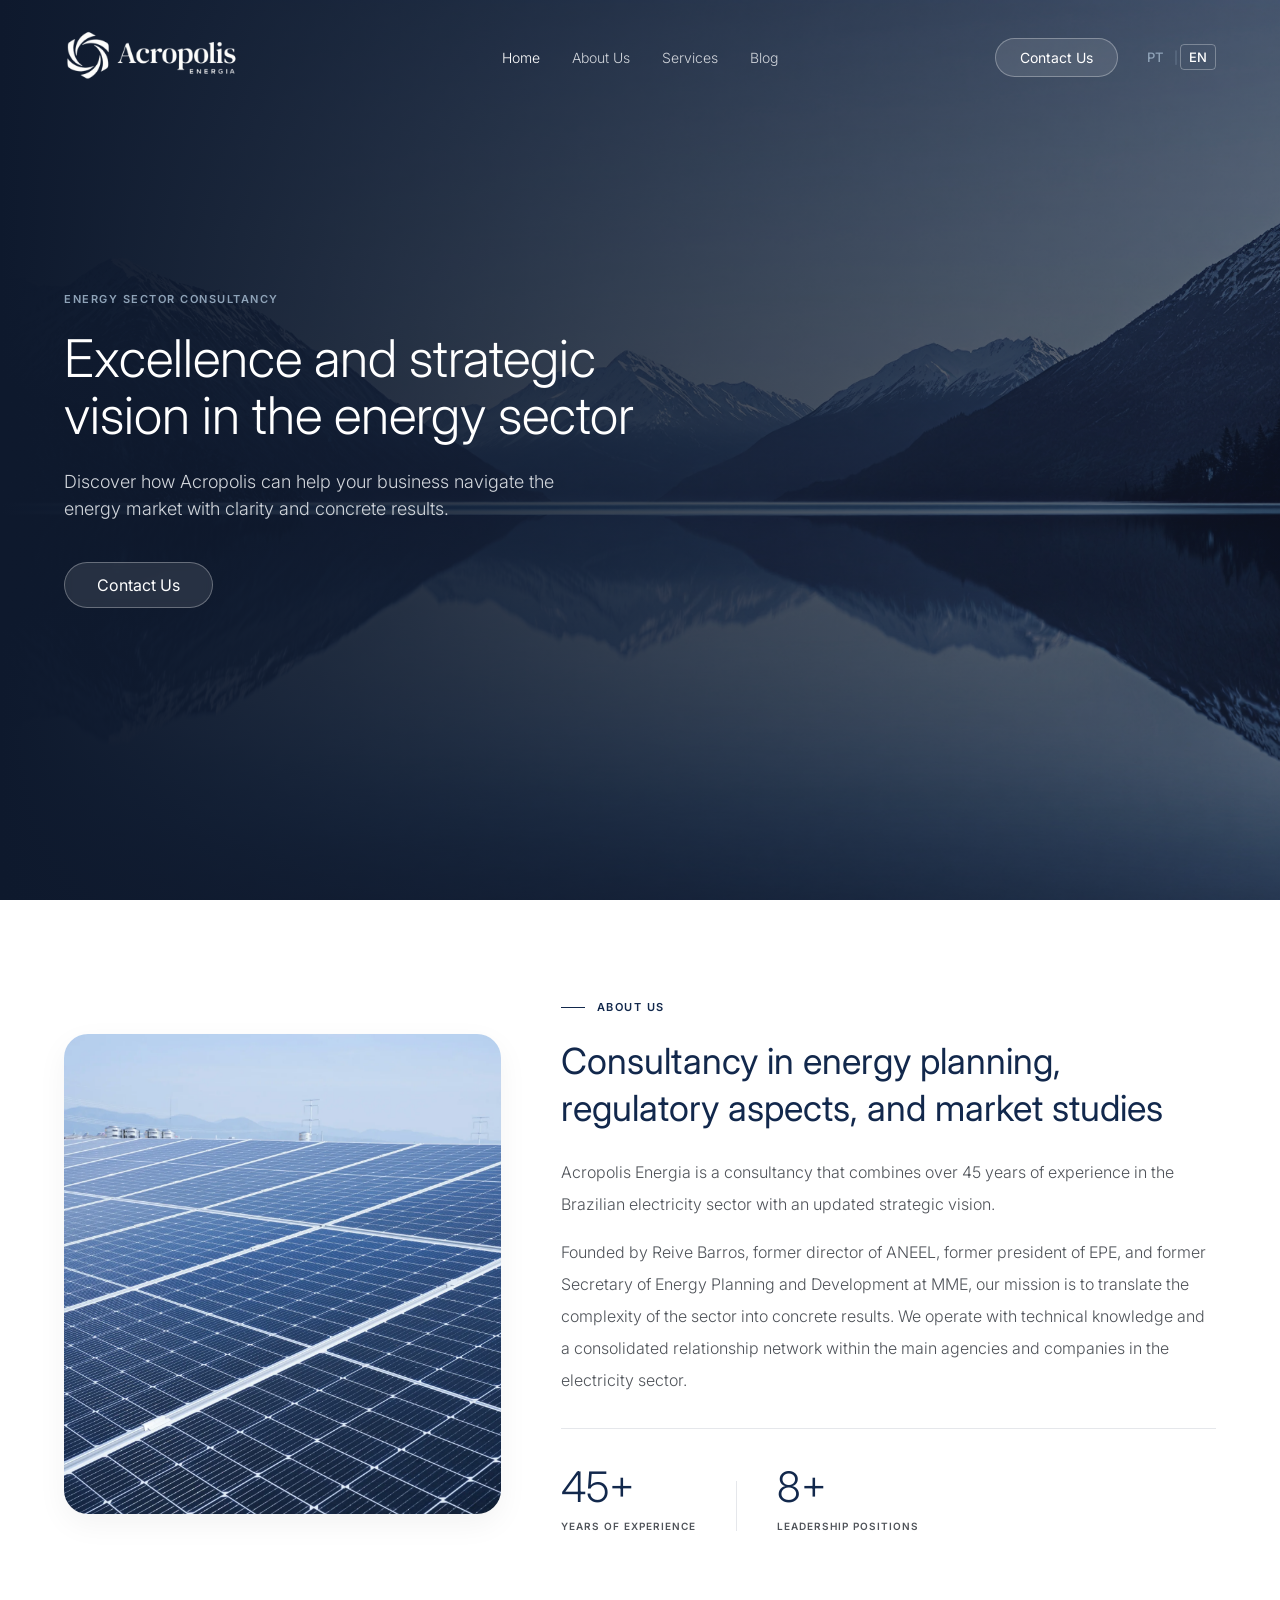
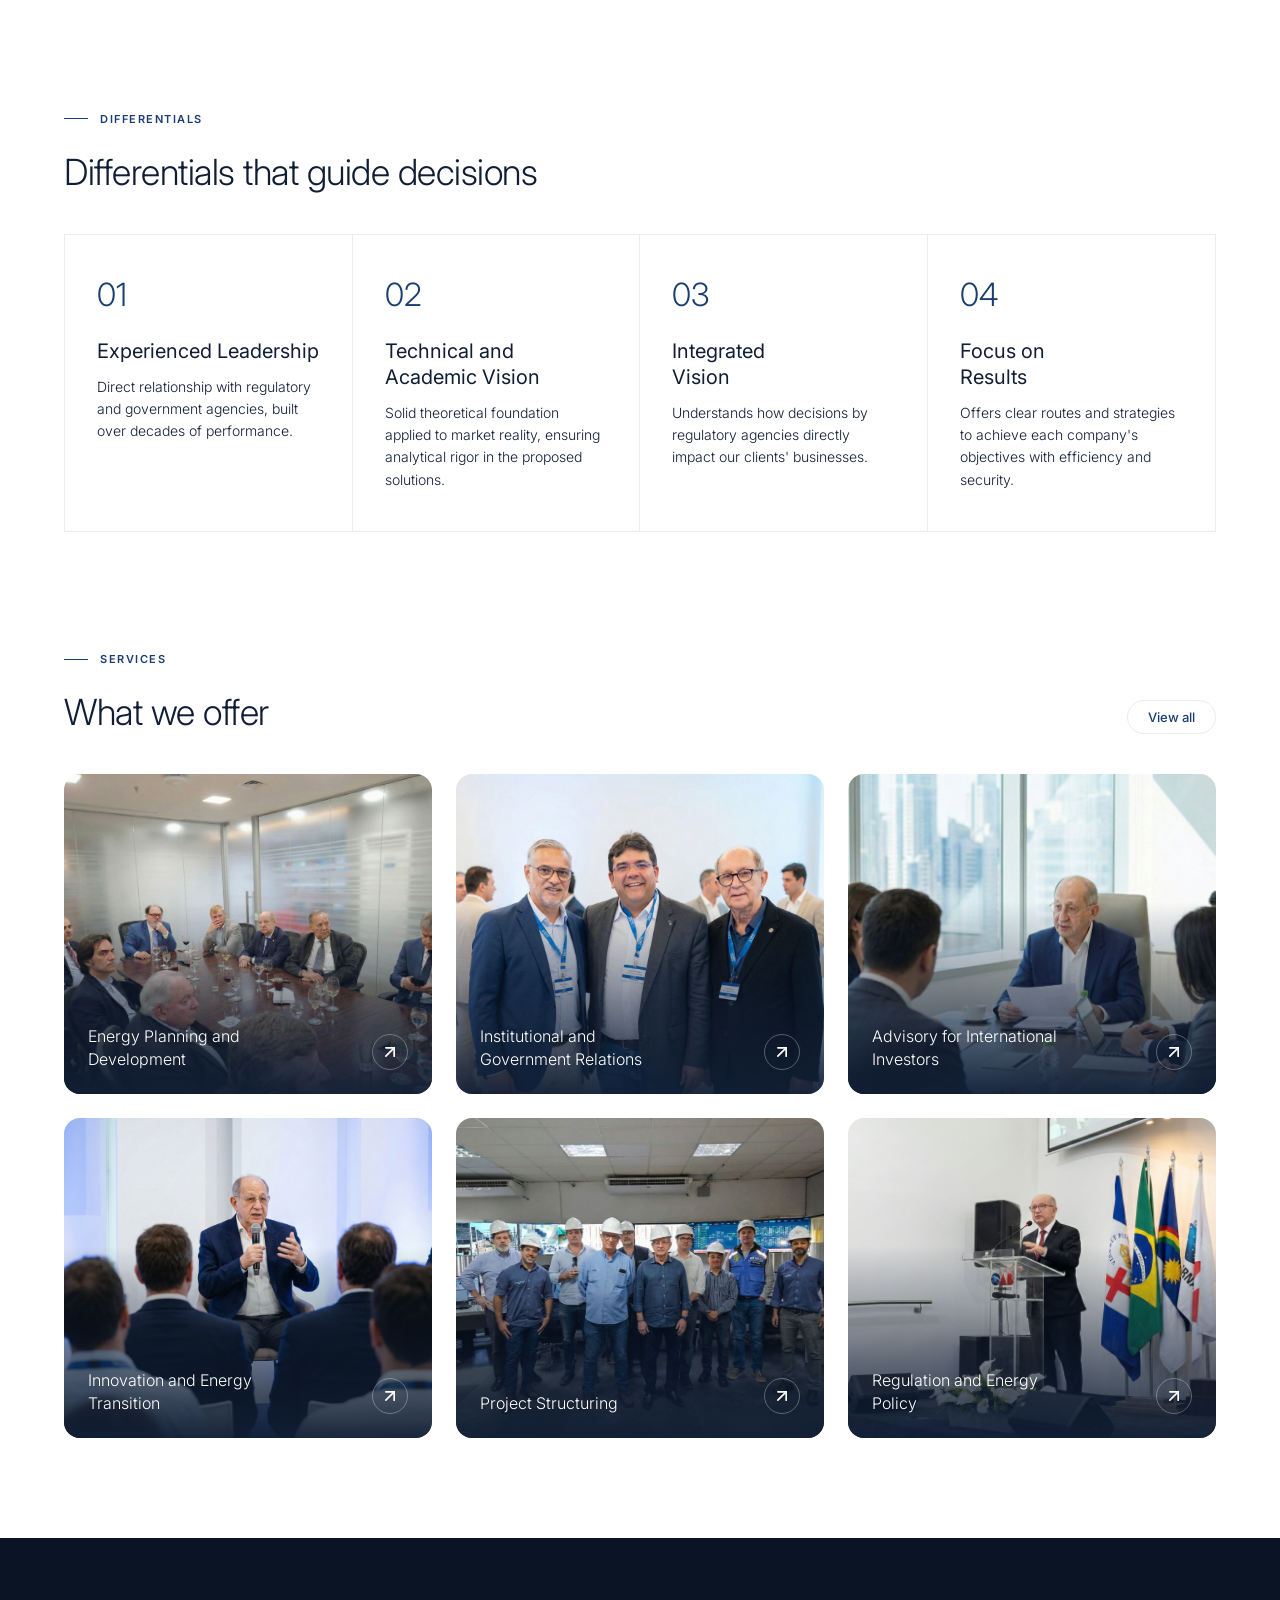
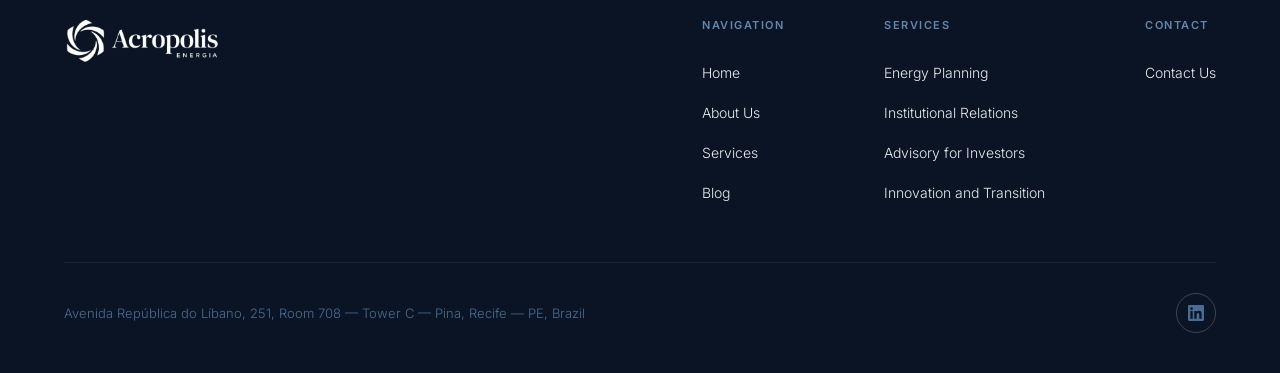
==== en/index.html @ bdb38ae4 "Atualização Blog + Versao EN" ====
<!DOCTYPE html>
<html lang="en">
<head>
    <meta charset="UTF-8">
    <meta name="viewport" content="width=device-width, initial-scale=1.0">
    <title>Acropolis Energia</title>
    <link rel="icon" type="image/png" href="../Midia/Logo/Logo-Azul.png">
    <link rel="preconnect" href="https://fonts.googleapis.com">
    <link rel="preconnect" href="https://fonts.gstatic.com" crossorigin>
    <link href="https://fonts.googleapis.com/css2?family=Inter:wght@200;300;400;500;600&display=swap" rel="stylesheet">
    
    <link rel="stylesheet" href="../global.css">
    <link rel="stylesheet" href="../home.css">
</head>
<body>
    <header class="header">
        <div class="container header-container">
            
            <a href="index.html" class="logo">
                <img src="../Midia/Logo/Logo-Branco.png" alt="Acropolis Energia">
            </a>
            
            <nav class="navbar">
                <ul>
                    <li><a href="index.html" class="active">Home</a></li>
                    <li><a href="sobre.html">About Us</a></li>
                    <li><a href="servicos.html">Services</a></li>
                    <li><a href="blog.html">Blog</a></li>
                </ul>
            </nav>

            <div class="header-actions">
                
                <a href="contato.html" class="btn-primary-header">Contact Us</a>

                <div class="header-language-switcher">
                    <a href="../index.html" class="lang-pt">PT</a>
                    <span class="lang-separator">|</span>
                    <a href="index.html" class="lang-en active">EN</a>
                </div>

            </div>

        </div>
    </header>

    <main>
        <section class="hero">
            <div class="container hero-content">
                <span class="hero-subtitle">Energy Sector Consultancy</span>
                <h1 class="hero-title">Excellence and strategic<br>vision in the energy sector</h1>
                <p class="hero-description">
                    Discover how Acropolis can help your business navigate the<br>
                    energy market with clarity and concrete results.
                </p>
                <a href="contato.html" class="btn-outline">Contact Us</a>
            </div>
        </section>

        <section class="about-section">
            <div class="container about-grid">
                
                <div class="about-image">
                    <img src="../Midia/Fotos/painel solar.webp" alt="Solar Panels">
                </div>

                <div class="about-content">
                    <div class="section-subtitle">
                        <span class="line"></span> ABOUT US
                    </div>
                    
                    <h2>Consultancy in energy planning, regulatory aspects, and market studies</h2>
                    
                    <p>Acropolis Energia is a consultancy that combines over 45 years of experience in the Brazilian electricity sector with an updated strategic vision.</p>
                    
                    <p>Founded by Reive Barros, former director of ANEEL, former president of EPE, and former Secretary of Energy Planning and Development at MME, our mission is to translate the complexity of the sector into concrete results. We operate with technical knowledge and a consolidated relationship network within the main agencies and companies in the electricity sector.</p>
                    
                    <hr class="divider">
                    
                    <div class="about-stats">
                        <div class="stat-item">
                            <h3>45+</h3>
                            <p>YEARS OF EXPERIENCE</p>
                        </div>
                        
                        <div class="stat-separator"></div>
                        
                        <div class="stat-item">
                            <h3>8+</h3>
                            <p>LEADERSHIP POSITIONS</p>
                        </div>
                    </div>
                </div>
                
            </div>
        </section>

        <section class="diferenciais-section">
            <div class="container">
                
                <div class="section-header">
                    <div class="section-subtitle">
                        <span class="line"></span> DIFFERENTIALS
                    </div>
                    <h2>Differentials that guide decisions</h2>
                </div>

                <div class="diferenciais-grid">
                    
                    <div class="diferencial-card">
                        <span class="diferencial-number">01</span>
                        <h3>Experienced Leadership</h3>
                        <p>Direct relationship with regulatory and government agencies, built over decades of performance.</p>
                    </div>
                    
                    <div class="diferencial-card">
                        <span class="diferencial-number">02</span>
                        <h3>Technical and Academic Vision</h3>
                        <p>Solid theoretical foundation applied to market reality, ensuring analytical rigor in the proposed solutions.</p>
                    </div>
                    
                    <div class="diferencial-card">
                        <span class="diferencial-number">03</span>
                        <h3>Integrated<br>Vision</h3>
                        <p>Understands how decisions by regulatory agencies directly impact our clients' businesses.</p>
                    </div>
                    
                    <div class="diferencial-card">
                        <span class="diferencial-number">04</span>
                        <h3>Focus on<br>Results</h3>
                        <p>Offers clear routes and strategies to achieve each company's objectives with efficiency and security.</p>
                    </div>

                </div>
            </div>
        </section>

        <section class="servicos-section">
            <div class="container">
                
                <div class="servicos-header-wrapper">
                    <div class="section-header servicos-header">
                        <div class="section-subtitle">
                            <span class="line"></span> SERVICES
                        </div>
                        <h2>What we offer</h2>
                    </div>
                    <a href="servicos.html" class="btn-ver-todos">View all </a>
                </div>

                <div class="servicos-grid">
                    
                    <a href="servicos.html" class="servico-card">
                        <img src="../Midia/Fotos/Planejamento e Desenvolvimento Energético.png" alt="Energy Planning and Development" class="servico-bg">
                        <div class="servico-overlay"></div>
                        <div class="servico-content">
                            <h3>Energy Planning and<br>Development</h3>
                            <div class="icon-arrow">
                                <svg xmlns="http://www.w3.org/2000/svg" width="20" height="20" viewBox="0 0 24 24" fill="none" stroke="currentColor" stroke-width="2" stroke-linecap="round" stroke-linejoin="round">
                                    <line x1="7" y1="17" x2="17" y2="7"></line>
                                    <polyline points="7 7 17 7 17 17"></polyline>
                                </svg>
                            </div>
                        </div>
                    </a>

                    <a href="servicos.html" class="servico-card">
                        <img src="../Midia/Fotos/Relações Institucionais e Governamentais.png" alt="Institutional and Government Relations" class="servico-bg">
                        <div class="servico-overlay"></div>
                        <div class="servico-content">
                            <h3>Institutional and<br>Government Relations</h3>
                            <div class="icon-arrow">
                                <svg xmlns="http://www.w3.org/2000/svg" width="20" height="20" viewBox="0 0 24 24" fill="none" stroke="currentColor" stroke-width="2" stroke-linecap="round" stroke-linejoin="round">
                                    <line x1="7" y1="17" x2="17" y2="7"></line>
                                    <polyline points="7 7 17 7 17 17"></polyline>
                                </svg>
                            </div>
                        </div>
                    </a>

                    <a href="servicos.html" class="servico-card">
                        <img src="../Midia/Fotos/Assessoria a Investidores Internacionais.png" alt="Advisory for International Investors" class="servico-bg">
                        <div class="servico-overlay"></div>
                        <div class="servico-content">
                            <h3>Advisory for International<br>Investors</h3>
                            <div class="icon-arrow">
                                <svg xmlns="http://www.w3.org/2000/svg" width="20" height="20" viewBox="0 0 24 24" fill="none" stroke="currentColor" stroke-width="2" stroke-linecap="round" stroke-linejoin="round">
                                    <line x1="7" y1="17" x2="17" y2="7"></line>
                                    <polyline points="7 7 17 7 17 17"></polyline>
                                </svg>
                            </div>
                        </div>
                    </a>

                    <a href="servicos.html" class="servico-card">
                        <img src="../Midia/Fotos/Inovação e Transição Energética.png" alt="Innovation and Energy Transition" class="servico-bg">
                        <div class="servico-overlay"></div>
                        <div class="servico-content">
                            <h3>Innovation and Energy<br>Transition</h3>
                            <div class="icon-arrow">
                                <svg xmlns="http://www.w3.org/2000/svg" width="20" height="20" viewBox="0 0 24 24" fill="none" stroke="currentColor" stroke-width="2" stroke-linecap="round" stroke-linejoin="round">
                                    <line x1="7" y1="17" x2="17" y2="7"></line>
                                    <polyline points="7 7 17 7 17 17"></polyline>
                                </svg>
                            </div>
                        </div>
                    </a>

                    <a href="servicos.html" class="servico-card">
                        <img src="../Midia/Fotos/Estruturação de Projetos.png" alt="Project Structuring" class="servico-bg">
                        <div class="servico-overlay"></div>
                        <div class="servico-content">
                            <h3>Project Structuring</h3>
                            <div class="icon-arrow">
                                <svg xmlns="http://www.w3.org/2000/svg" width="20" height="20" viewBox="0 0 24 24" fill="none" stroke="currentColor" stroke-width="2" stroke-linecap="round" stroke-linejoin="round">
                                    <line x1="7" y1="17" x2="17" y2="7"></line>
                                    <polyline points="7 7 17 7 17 17"></polyline>
                                </svg>
                            </div>
                        </div>
                    </a>

                    <a href="servicos.html" class="servico-card">
                        <img src="../Midia/Fotos/Regulação e Política Energética.png" alt="Regulation and Energy Policy" class="servico-bg">
                        <div class="servico-overlay"></div>
                        <div class="servico-content">
                            <h3>Regulation and Energy<br>Policy</h3>
                            <div class="icon-arrow">
                                <svg xmlns="http://www.w3.org/2000/svg" width="20" height="20" viewBox="0 0 24 24" fill="none" stroke="currentColor" stroke-width="2" stroke-linecap="round" stroke-linejoin="round">
                                    <line x1="7" y1="17" x2="17" y2="7"></line>
                                    <polyline points="7 7 17 7 17 17"></polyline>
                                </svg>
                            </div>
                        </div>
                    </a>

                </div>
            </div>
        </section>

        <footer class="footer">
        <div class="container">
            
            <div class="footer-top">
                <div class="footer-logo">
                    <img src="../Midia/Logo/Logo-Branco.png" alt="Acropolis Energia">
                </div>

                <div class="footer-links">
                    <div class="footer-column">
                        <h4>NAVIGATION</h4>
                        <ul>
                            <li><a href="index.html">Home</a></li>
                            <li><a href="sobre.html">About Us</a></li>
                            <li><a href="servicos.html">Services</a></li>
                            <li><a href="blog.html">Blog</a></li>
                        </ul>
                    </div>
                    
                    <div class="footer-column">
                        <h4>SERVICES</h4>
                        <ul>
                            <li><a href="servicos.html">Energy Planning</a></li>
                            <li><a href="servicos.html">Institutional Relations</a></li>
                            <li><a href="servicos.html">Advisory for Investors</a></li>
                            <li><a href="servicos.html">Innovation and Transition</a></li>
                        </ul>
                    </div>

                    <div class="footer-column">
                        <h4>CONTACT</h4>
                        <ul>
                            <li><a href="contato.html">Contact Us</a></li>
                        </ul>
                    </div>
                </div>
            </div>

            <div class="footer-bottom">
                <p>Avenida República do Líbano, 251, Room 708 — Tower C — Pina, Recife — PE, Brazil</p>
                
                <a href="https://www.linkedin.com/in/reivebarros/" class="social-icon" aria-label="LinkedIn">
                    <svg viewBox="0 0 24 24" width="16" height="16" fill="currentColor">
                        <path d="M22.23 0H1.77C.79 0 0 .77 0 1.72v20.56C0 23.23.79 24 1.77 24h20.46c.98 0 1.77-.77 1.77-1.72V1.72C24 .77 23.2 0 22.23 0zM7.06 20.45H3.56V9h3.5v11.45zM5.31 7.44c-1.13 0-2.04-.92-2.04-2.05s.91-2.04 2.04-2.04 2.04.92 2.04 2.04-.91 2.05-2.04 2.05zm15.14 13.01h-3.5v-5.56c0-1.33-.03-3.03-1.85-3.03-1.85 0-2.13 1.45-2.13 2.94v5.65h-3.5V9h3.36v1.56h.05c.47-.89 1.62-1.83 3.33-1.83 3.56 0 4.22 2.34 4.22 5.39v6.33z"/>
                    </svg>
                </a>
            </div>
            
        </div>
    </footer>

    <script>
        const header = document.querySelector('.header');
        let ultimaPosicao = window.scrollY;

        window.addEventListener('scroll', () => {
            let posicaoAtual = window.scrollY;

            // 1. Regra de Estilo (Cor e Tamanho)
            if (posicaoAtual > 50) {
                header.classList.add('scrolled');
            } else {
                header.classList.remove('scrolled');
            }

            // 2. Regra de Movimento (Esconder / Mostrar)
            if (posicaoAtual > ultimaPosicao && posicaoAtual > 100) {
                header.classList.add('hidden');
            } 
            else if (posicaoAtual < ultimaPosicao) {
                header.classList.remove('hidden');
            }

            ultimaPosicao = posicaoAtual;
        });
    </script>
</body>
</html>
---- global.css ----
/* Reset Básico */
* {
    margin: 0;
    padding: 0;
    box-sizing: border-box;
}

:root {
    --color-primary-dark: #0A1424; /* Azul escuro do botão do header */
    --color-text-white: #FFFFFF;
    --color-text-gray: #D1D5DB;
    --color-text-blue-light: #8FA3B8;
    --font-main: 'Inter', sans-serif;
}

body {
    font-family: var(--font-main);
    color: var(--color-text-white);
    background-color: var(--color-primary-dark);
    -webkit-font-smoothing: antialiased;
}

a {
    text-decoration: none;
    color: inherit;
}

ul {
    list-style: none;
}

.container {
    max-width: 1200px;
    margin: 0 auto;
    padding: 0 24px;
    width: 100%;
}

/* ================= HEADER GLOBAL ================= */
/* ================= HEADER GLOBAL ================= */
.header {
    position: fixed; 
    top: 0;
    left: 0;
    width: 100%;
    padding: 30px 0;
    z-index: 9999; 
    transition: transform 0.3s ease, background-color 0.3s ease, padding 0.3s ease, box-shadow 0.3s ease;
}

.header.scrolled {
    background-color: #0A1424; 
    box-shadow: 0 4px 20px rgba(0, 0, 0, 0.15); 
    padding: 15px 0; 
}

/* Classe NOVA que o JS vai usar para esconder o menu */
.header.hidden {
    transform: translateY(-100%);
}

.header-container {
    display: flex;
    justify-content: space-between;
    align-items: center;
    position: relative; /* ADICIONADO: Necessário para a mágica do centro perfeito */
}

.logo img {
    height: 50px; 
    width: auto;
}

.navbar {
    position: absolute;
    left: 50%;
    transform: translateX(-50%); /* Crava o elemento exatamente no meio da tela */
}

.navbar ul {
    display: flex;
    gap: 32px;
}

.navbar a {
    font-size: 14px;
    font-weight: 300;
    color: var(--color-text-gray);
    transition: color 0.3s ease;
}

.navbar a:hover, 
.navbar a.active {
    color: var(--color-text-white);
}

/* ==========================================
   GRUPO DE AÇÕES (CONTATO + IDIOMAS)
   ========================================== */

/* Caixinha que abraça o botão e os idiomas para eles não se separarem */
.header-actions {
    display: flex;
    align-items: center;
    gap: 20px; /* Mantém a distância perfeita entre o botão e o PT|EN */
}

/* Estilo do Botão "Entre em Contato" do Header */
.btn-primary-header {
    display: inline-block;
    background-color: rgba(255, 255, 255, 0.1); 
    color: var(--color-text-white);
    padding: 10px 24px;
    border: 1px solid rgba(255, 255, 255, 0.3); 
    border-radius: 25px;
    font-size: 14px;
    font-weight: 400;
    transition: all 0.3s ease;
}

.btn-primary-header:hover {
    background-color: rgba(255, 255, 255, 0.2);
    border-color: #FFFFFF;
}

/* Estilo do Seletor de Idiomas */
.header-language-switcher {
    display: flex;
    align-items: center;
}

.header-language-switcher a {
    font-size: 13px; /* Tamanho delicado */
    font-weight: 500;
    color: #8FA3B8; /* Cor apagadinha para a língua inativa */
    text-decoration: none;
    padding: 4px 8px; /* Padding bem justo */
    border: 1px solid transparent; 
    border-radius: 4px;
    transition: all 0.3s ease;
}

/* O estilo "Mini Botão" para a língua ativa */
.header-language-switcher a.active {
    color: #FFFFFF;
    border-color: rgba(255, 255, 255, 0.3); /* Borda branca suave */
}

/* Efeito sutil ao passar o mouse na língua inativa */
.header-language-switcher a:hover:not(.active) {
    color: #FFFFFF;
}

/* Estilo do separador vertical (|) */
.header-language-switcher .lang-separator {
    color: #8FA3B8;
    margin: 0 2px;
    font-size: 12px;
    opacity: 0.5; 
}

/* ================= FOOTER ================= */
.footer {
    background-color: #0A1424; /* Azul bem escuro do protótipo */
    padding: 80px 0 40px 0; /* Respiro em cima e embaixo */
    color: #FFFFFF;
}

.footer-top {
    display: flex;
    justify-content: space-between;
    align-items: flex-start;
    margin-bottom: 60px;
}

.footer-logo img {
    height: 45px;
    width: auto;
}

/* Container que segura as 3 colunas da direita */
.footer-links {
    display: flex;
    gap: 100px; /* Distância grande entre as colunas */
}

/* Cada Coluna */
.footer-column h4 {
    font-size: 11px;
    color: #6486AD; /* Azul claro do título */
    letter-spacing: 1.5px;
    font-weight: 600;
    margin-bottom: 30px;
}

.footer-column ul {
    display: flex;
    flex-direction: column;
    gap: 20px; /* Espaçamento vertical entre os links */
}

.footer-column a {
    font-size: 14px;
    color: #EAECEF; /* Branco meio acinzentado */
    font-weight: 300;
    transition: color 0.3s ease;
}

.footer-column a:hover {
    color: #FFFFFF;
}

/* Base do Footer (Endereço e LinkedIn) */
.footer-bottom {
    display: flex;
    justify-content: space-between;
    align-items: center;
    border-top: 1px solid rgba(255, 255, 255, 0.08); /* Linha divisória bem suave */
    padding-top: 30px;
}

.footer-bottom p {
    font-size: 13px;
    color: #4A6C94; /* Azul mais opaco para o endereço */
    font-weight: 300;
}

/* Ícone do LinkedIn */
.social-icon {
    display: flex;
    align-items: center;
    justify-content: center;
    width: 40px;
    height: 40px;
    border: 1px solid rgba(255, 255, 255, 0.2);
    border-radius: 50%;
    color: #4A6C94; /* Mesma cor do endereço */
    transition: all 0.3s ease;
}

.social-icon:hover {
    border-color: #FFFFFF;
    color: #FFFFFF;
}

/* =========================================================================
   =================== CORREÇÃO MOBILE GLOBAL (HEADER E FOOTER) ==============
   ========================================================================= */

@media (max-width: 768px) {
    
    /* Garante o respiro nas bordas em todas as páginas */
    .container {
        padding: 0 20px;
    }

    /* ================= HEADER MOBILE ================= */
    .header-container {
        flex-direction: column;
        align-items: center;
        gap: 15px;
        padding: 20px 0;
    }

    .navbar ul {
        flex-direction: row; /* Mantém os links lado a lado */
        flex-wrap: wrap; /* Se faltar espaço, joga para a linha de baixo */
        justify-content: center;
        gap: 15px;
        padding: 0;
    }

    .navbar ul li a {
        font-size: 14px;
    }

    /* Esconde o botão de "Entre em contato" no header para não poluir a telinha */
    .btn-primary-header {
        display: none; 
    }

    /* ================= FOOTER MOBILE ================= */
    .footer {
        padding: 60px 0 30px 0;
    }

    /* Empilha a Logo em cima e o bloco de Links embaixo */
    .footer-top {
        flex-direction: column;
        align-items: center;
        text-align: center;
        gap: 50px; 
        margin-bottom: 40px;
    }

    /* Centraliza a logo */
    .footer-logo img {
        margin: 0 auto;
        display: block;
    }

    /* Empilha as 3 colunas (Navegação, Serviços, Contato) uma embaixo da outra */
    .footer-links {
        flex-direction: column;
        align-items: center;
        gap: 40px;
        width: 100%;
    }

    /* Garante que o texto de cada coluna fique centralizado */
    .footer-column {
        width: 100%;
        text-align: center;
    }

    .footer-column ul {
        padding: 0;
        align-items: center;
    }

    .footer-column ul li {
        margin-bottom: 15px;
    }

    /* Seção final com endereço e ícone do LinkedIn */
    .footer-bottom {
        flex-direction: column-reverse; /* Ícone em cima, endereço embaixo */
        align-items: center;
        text-align: center;
        gap: 25px;
        padding-top: 30px;
    }

}
---- home.css ----
body {
    overflow-x: hidden; 
    width: 100%; 
    margin: 0;
    padding: 0;
}

/* Garante que nenhuma imagem jamais quebre a tela */
img {
    max-width: 100%;
    height: auto;
}



/* ================= HERO SECTION ================= */
.hero {
    /* O linear-gradient aplica uma leve sombra do lado esquerdo para o texto ficar legível caso a imagem seja clara */
    background-image: linear-gradient(to right, rgba(14, 25, 45, 1.0) 0%, rgba(14, 25, 45, 0.6) 100%), url("Midia/Fotos/Background - Site.jpg");
    background-size: cover;
    background-position: center;
    background-repeat: no-repeat;
    height: 100vh; /* Ocupa 100% da altura da tela */
    min-height: 600px;
    display: flex;
    align-items: center; /* Centraliza o conteúdo verticalmente */
}

.hero-subtitle {
    display: block;
    font-size: 11px;
    letter-spacing: 1.5px;
    text-transform: uppercase;
    color: var(--color-text-blue-light);
    margin-bottom: 24px;
    font-weight: 600;
}

.hero-title {
    font-size: 52px;
    font-weight: 300; /* Deixa a fonte mais fina, como no protótipo */
    line-height: 1.1;
    margin-bottom: 24px;
}

.hero-description {
    font-size: 18px;
    color: var(--color-text-gray);
    line-height: 1.5;
    margin-bottom: 40px;
    font-weight: 300;
}

.btn-outline {
    display: inline-block;
    background-color: rgba(255, 255, 255, 0.1); /* Fundo semi-transparente */
    color: var(--color-text-white);
    padding: 12px 32px;
    border: 1px solid rgba(255, 255, 255, 0.3);
    border-radius: 25px;
    font-size: 16px;
    backdrop-filter: blur(4px); /* Cria o efeito de vidro fosco no botão */
    transition: all 0.3s ease;
}

.btn-outline:hover {
    background-color: rgba(255, 255, 255, 0.2);
    border-color: rgba(255, 255, 255, 0.6);
}

/* ================= QUEM SOMOS SECTION ================= */
.about-section {
    background-color: #FFFFFF; /* Fundo branco */
    padding: 100px 0;
    color: #333333; /* Sobrescreve a cor global da fonte para ficar escura no fundo branco */
}

.about-grid {
    display: grid;
    /* Aqui mudamos a proporção: a imagem fica com 40% (4fr) e o texto com 60% (6fr) do espaço */
    grid-template-columns: 4fr 6fr; 
    gap: 60px;
    align-items: center; 
}

/* --- Imagem --- */
.about-image img {
    width: 100%;
    height: 480px; /* Aqui fixamos a altura. Pode aumentar ou diminuir esse valor se precisar */
    border-radius: 24px; 
    object-fit: cover; /* Garante que a foto preencha o espaço de 450px sem distorcer */
    box-shadow: 0 10px 30px rgba(0, 0, 0, 0.05); 
}

/* --- Conteúdo Textual --- */
.section-subtitle {
    display: flex;
    align-items: center;
    gap: 12px;
    font-size: 11px;
    font-weight: 600;
    color: #12284C; /* Azul escuro da marca */
    text-transform: uppercase;
    letter-spacing: 1.5px;
    margin-bottom: 24px;
}

.section-subtitle .line {
    width: 24px;
    height: 1px;
    background-color: #12284C;
}

.about-content h2 {
    font-size: 36px;
    color: #12284C;
    font-weight: 400;
    line-height: 1.3;
    margin-bottom: 24px;
}

.about-content h2 .highlight {
    color: #3A69A8; /* Azul um pouco mais claro para destacar a palavra "soluções" */
}

.about-content p {
    color: #4f5359; /* Cinza claro/médio para os parágrafos */
    font-size: 16px;
    line-height: 2.0;
    margin-bottom: 16px;
    font-weight: 300;
}

/* --- Divisor e Estatísticas --- */
.divider {
    border: none;
    border-top: 1px solid #E5E7EB; /* Linha cinza bem clarinha */
    margin: 32px 0;
}

.about-stats {
    display: flex;
    align-items: center;
    gap: 40px;
}

.stat-item h3 {
    font-size: 42px;
    color: #12284C;
    font-weight: 300;
    margin-bottom: 4px;
}

.stat-item p {
    font-size: 10px;
    color: #4f5359;
    text-transform: uppercase;
    letter-spacing: 1px;
    font-weight: 600;
}

.stat-separator {
    width: 1px;
    height: 50px;
    background-color: #E5E7EB;
}

/* ================= DIFERENCIAIS SECTION ================= */
.diferenciais-section {
    background-color: #FFFFFF;
    padding: 60px 0 100px 0; 
}

.section-header {
    margin-bottom: 40px; /* Espaço reduzido entre o título e os cards */
}

/* Subtítulo */
.section-header .section-subtitle {
    color: #1A3E72; 
    font-size: 11px; /* Fonte menor */
    font-weight: 600;
    letter-spacing: 1.5px;
    display: flex;
    align-items: center;
    gap: 12px;
}

.section-header .section-subtitle .line {
    background-color: #1A3E72;
    width: 24px;
    height: 1px;
}

/* Título Principal */
.section-header h2 {
    font-size: 36px; /* Tamanho bem menor, alinhado com o protótipo */
    color: #101E35; 
    font-weight: 300; /* Peso 300 para manter fino, mas legível */
    margin-top: 16px;
    letter-spacing: -0.5px;
}

/* Caixa dos Cards */
.diferenciais-grid {
    display: grid;
    grid-template-columns: repeat(4, 1fr);
    border: 1px solid #EAECEF; 
    background-color: #FFFFFF;
}

/* Cada Card */
.diferencial-card {
    padding: 40px 32px; /* Reduzi bastante o respiro interno para ficar proporcional */
    border-right: 1px solid #EAECEF;
}

.diferencial-card:last-child {
    border-right: none;
}

/* Números (01, 02...) */
.diferencial-number {
    display: block;
    font-size: 32px; /* Número mais delicado */
    color: #1A3E72;
    font-weight: 300; 
    margin-bottom: 24px; /* Aproximei do título do card */
}

/* Título do Card */
.diferencial-card h3 {
    font-size: 20px; /* Título mais contido */
    color: #101E35;
    font-weight: 400; 
    line-height: 1.3;
    margin-bottom: 12px;
}

/* Texto do Card */
.diferencial-card p {
    font-size: 14px; /* Texto de apoio menor */
    color: #101E35; 
    line-height: 1.6; 
    font-weight: 300;
}

/* ================= SERVIÇOS SECTION ================= */
.servicos-section {
    background-color: #FFFFFF;
    padding: 20px 0 100px 0;
}

/* Container do título + botão na mesma linha */
.servicos-header-wrapper {
    display: flex;
    justify-content: space-between;
    align-items: flex-end; 
    margin-bottom: 40px;
}

.servicos-header {
    margin-bottom: 0; /* Tira a margem do header padrão para o wrapper controlar */
}

/* Botão "Ver todos" */
.btn-ver-todos {
    display: inline-flex;
    align-items: center;
    gap: 8px;
    padding: 8px 20px;
    border: 1px solid #EAECEF;
    border-radius: 20px;
    font-size: 13px;
    color: #1A3E72; /* Azul da marca */
    font-weight: 500;
    transition: all 0.3s ease;
}

.btn-ver-todos:hover {
    background-color: #1A3E72;
    color: #FFFFFF;
    border-color: #1A3E72;
}

/* Grid de 3 colunas */
.servicos-grid {
    display: grid;
    grid-template-columns: repeat(3, 1fr);
    gap: 24px;
}

/* Card Individual */
.servico-card {
    position: relative;
    display: block;
    height: 320px; /* Altura fixa para todos os blocos ficarem idênticos */
    border-radius: 16px;
    overflow: hidden; /* Esconde o que passar do limite arredondado */
    color: #FFFFFF;
}

/* Imagem de Fundo */
.servico-bg {
    width: 100%;
    height: 100%;
    object-fit: cover;
    transition: transform 0.5s ease; /* Transição suave para o efeito de mouse */
}

.servico-card:hover .servico-bg {
    transform: scale(1.05); /* Leve zoom na imagem ao passar o mouse (efeito elegante) */
}

/* Gradiente Escuro Embaixo (Overlay) */
.servico-overlay {
    position: absolute;
    bottom: 0;
    left: 0;
    width: 100%;
    height: 60%; /* Ocupa 60% da altura do card subindo do zero */
    background: linear-gradient(to top, rgba(16, 30, 53, 0.95) 0%, rgba(16, 30, 53, 0) 100%);
    pointer-events: none;
}

/* Conteúdo do Card (Texto + Botão seta) */
.servico-content {
    position: absolute;
    bottom: 0;
    left: 0;
    width: 100%;
    padding: 24px;
    display: flex;
    justify-content: space-between;
    align-items: flex-end;
}

.servico-content h3 {
    font-size: 16px;
    font-weight: 300;
    line-height: 1.4;
    margin: 0;
    max-width: 80%; /* Evita que o texto encoste no ícone da seta */
}

/* Ícone Seta Circular */
.icon-arrow {
    display: flex;
    align-items: center;
    justify-content: center;
    width: 36px;
    height: 36px;
    border: 1px solid rgba(255, 255, 255, 0.3);
    border-radius: 50%;
    font-size: 14px;
    font-weight: 300;
    transition: all 0.3s ease;
}

.servico-card:hover .icon-arrow {
    background-color: rgba(255, 255, 255, 0.2);
    border-color: #FFFFFF;
}

/* =========================================================================
   ======================= CORREÇÃO MOBILE - PÁGINA HOME ===================
   ========================================================================= */

@media (max-width: 768px) {
    
    /* 1. Reset Global de Containers - Dá respiro nas bordas do celular */
    .container {
        padding: 0 20px;
    }

    /* ================= HEADER ================= */
    .header {
        padding: 15px 0;
        background-color: transparent; /* Remove o fundo e deixa a imagem aparecer */
    }

    .header-container {
        flex-direction: column;
        align-items: center;
        gap: 15px;
    }

    .navbar ul {
        flex-direction: row;
        justify-content: center;
        gap: 15px;
        flex-wrap: wrap;
    }

    .navbar a {
        font-size: 13px;
    }

    .btn-primary {
        display: none; /* Esconde o botão do topo para não poluir, focamos no botão do Hero */
    }

    /* ================= HERO SECTION ================= */
    .hero {
        padding-top: 120px; /* Compensa a altura do header empilhado */
        text-align: center; /* Centraliza tudo no celular */
        background-position: center;
    }

    .hero-subtitle {
        font-size: 10px;
        margin-bottom: 16px;
        justify-content: center;
    }

    .hero-title {
        font-size: 34px; /* Diminui o título de 52px para não quebrar a tela */
        margin-bottom: 20px;
    }

    .hero-description {
        font-size: 15px; /* Parágrafo mais delicado */
        margin-bottom: 30px;
    }

    .btn-outline {
        width: auto; /* Remove a largura de 100% e deixa apenas o tamanho do texto */
        padding: 12px 32px; /* Mantém o mesmo espaçamento elegante das laterais */
        display: inline-block;
    }

    /* ================= QUEM SOMOS ================= */
    .about-section {
        padding: 60px 0;
    }

    .about-grid {
        grid-template-columns: 1fr; 
        gap: 30px; /* Diminui um pouco o buraco entre a foto e o texto também */
    }

    /* Faz a imagem aparecer antes do texto no celular */
    .about-image {
        order: -1; 
    }

    .about-image img {
        height: 160px; /* Reduz de 300px para 160px, criando o formato da sua marcação vermelha */
        width: 100%;
        object-fit: cover;
        object-position: center; /* Garante que o painel solar fique bem centralizado no corte */
    }

    .about-content h2 {
        font-size: 28px;
    }

    /* Estatísticas (Números) */
    .about-stats {
        flex-direction: row; /* Volta a deixar os itens lado a lado */
        align-items: center;
        gap: 20px; /* Diminui um pouco o espaço entre eles para caber bem na tela */
    }

    /* Volta a linha divisória para a vertical */
    .stat-separator {
        width: 1px; /* Espessura da linha */
        height: 40px; /* Altura um pouco menor que no computador */
        margin: 0; /* Remove a margem que tínhamos colocado antes */
    }

    /* ================= DIFERENCIAIS ================= */
    .diferenciais-section {
        padding: 60px 0;
    }

    .section-header h2 {
        font-size: 28px;
    }

    .diferenciais-grid {
        grid-template-columns: 1fr; /* Transforma as 4 colunas em 1 */
        border: 1px solid #EAECEF; /* Mantém a borda externa */
    }

    .diferencial-card {
        padding: 30px 24px;
        border-right: none; /* Remove a linha vertical... */
        border-bottom: 1px solid #EAECEF; /* ...e adiciona uma horizontal para separar os cards */
    }

    .diferencial-card:last-child {
        border-bottom: none; /* O último card não precisa de linha embaixo */
    }

    .diferencial-number {
        font-size: 28px;
        margin-bottom: 16px;
    }

    /* ================= SERVIÇOS ================= */
    .servicos-section {
        padding: 60px 0;
    }

    .servicos-header-wrapper {
        flex-direction: column; 
        align-items: flex-start; /* Garante que o título e o botão fiquem alinhados à esquerda */
        gap: 20px;
    }

    .btn-ver-todos {
        width: auto; /* Remove a largura de 100% e deixa do tamanho do texto */
        display: inline-flex;
    }

    .servicos-grid {
        grid-template-columns: 1fr; /* Transforma as 3 colunas dos cards em 1 */
        gap: 16px; /* Diminui o espaço entre os cards para ficar mais agrupado */
    }

    .servico-card {
        height: 180px; /* Reduz de 280px para 180px, deixando o card bem mais proporcional e retangular */
    }

    .servico-content {
        padding: 16px 20px; /* Reduz o respiro interno para se adaptar ao novo tamanho do card */
    }
}
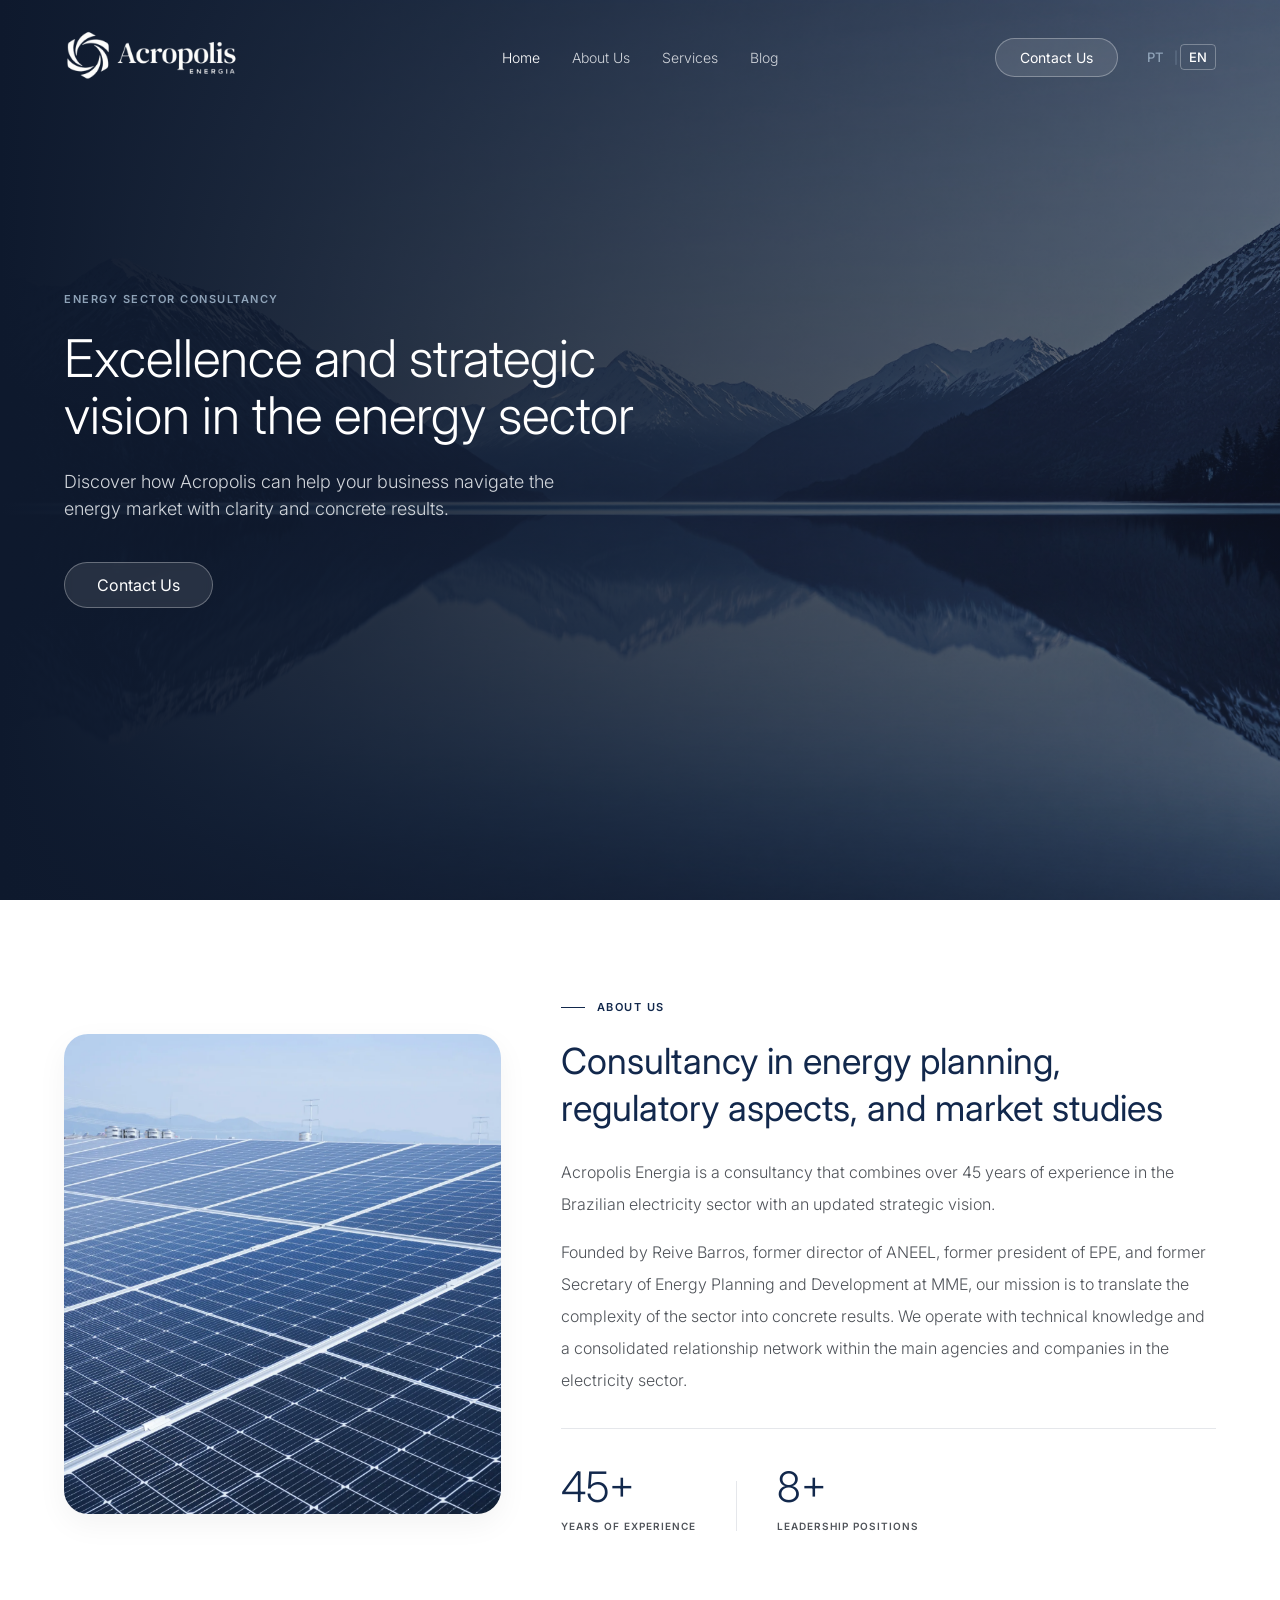
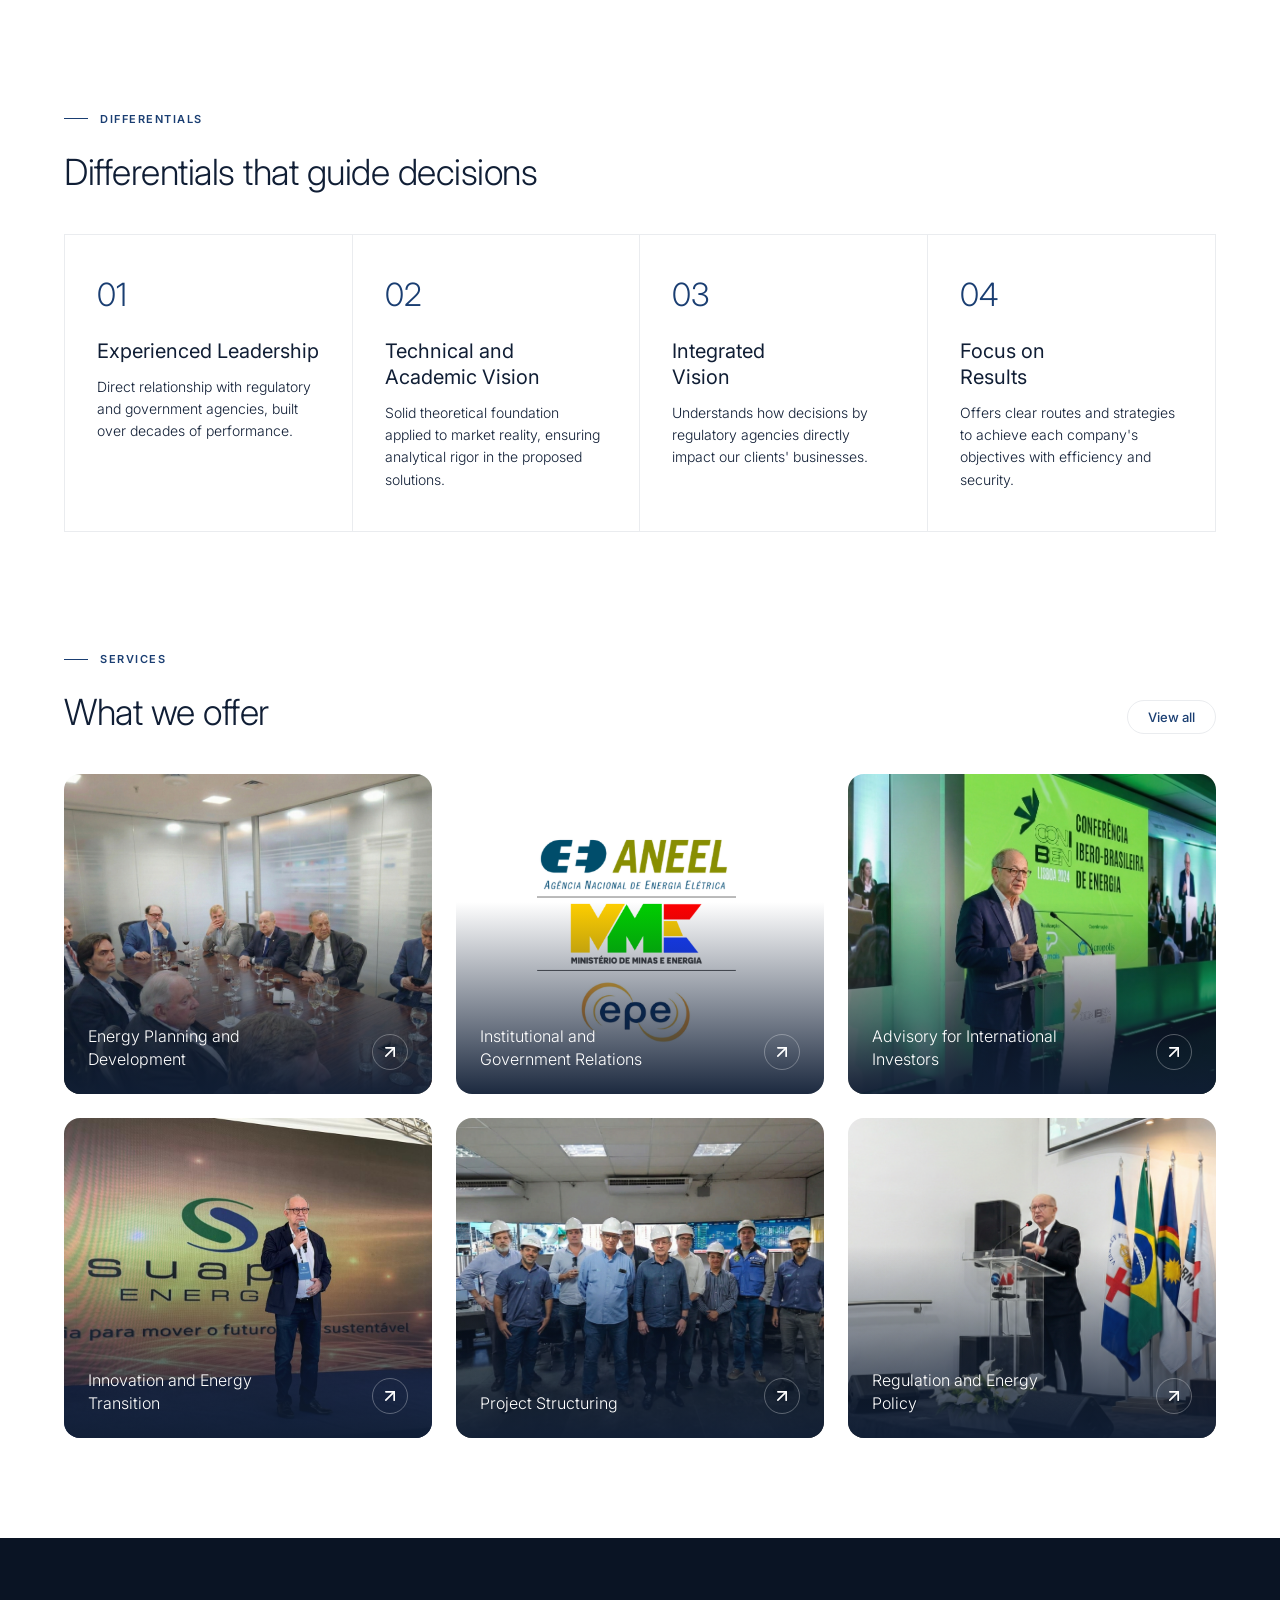
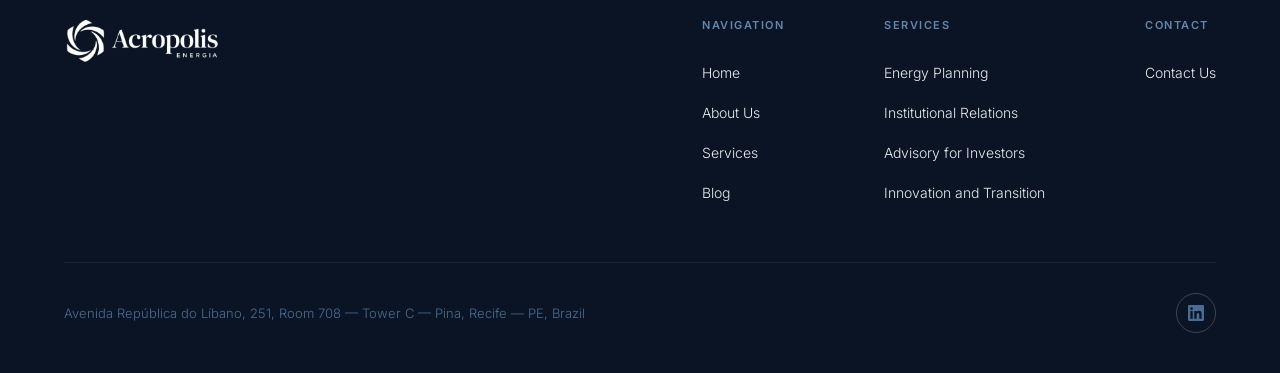
==== commit dccb8aee: "Alteração de fotos" ====
--- a/en/index.html
+++ b/en/index.html
@@ -179,7 +179,7 @@
                     </a>
 
                     <a href="servicos.html" class="servico-card">
-                        <img src="../Midia/Fotos/Assessoria a Investidores Internacionais.png" alt="Advisory for International Investors" class="servico-bg">
+                        <img src="../Midia\Fotos\Reive Barros CONIBEN 24.png" alt="Advisory for International Investors" class="servico-bg">
                         <div class="servico-overlay"></div>
                         <div class="servico-content">
                             <h3>Advisory for International<br>Investors</h3>
@@ -193,7 +193,7 @@
                     </a>
 
                     <a href="servicos.html" class="servico-card">
-                        <img src="../Midia/Fotos/Inovação e Transição Energética.png" alt="Innovation and Energy Transition" class="servico-bg">
+                        <img src="../Midia/Blog/Avulso/Apresentacao Suape.jpg" alt="Innovation and Energy Transition" class="servico-bg">
                         <div class="servico-overlay"></div>
                         <div class="servico-content">
                             <h3>Innovation and Energy<br>Transition</h3>
